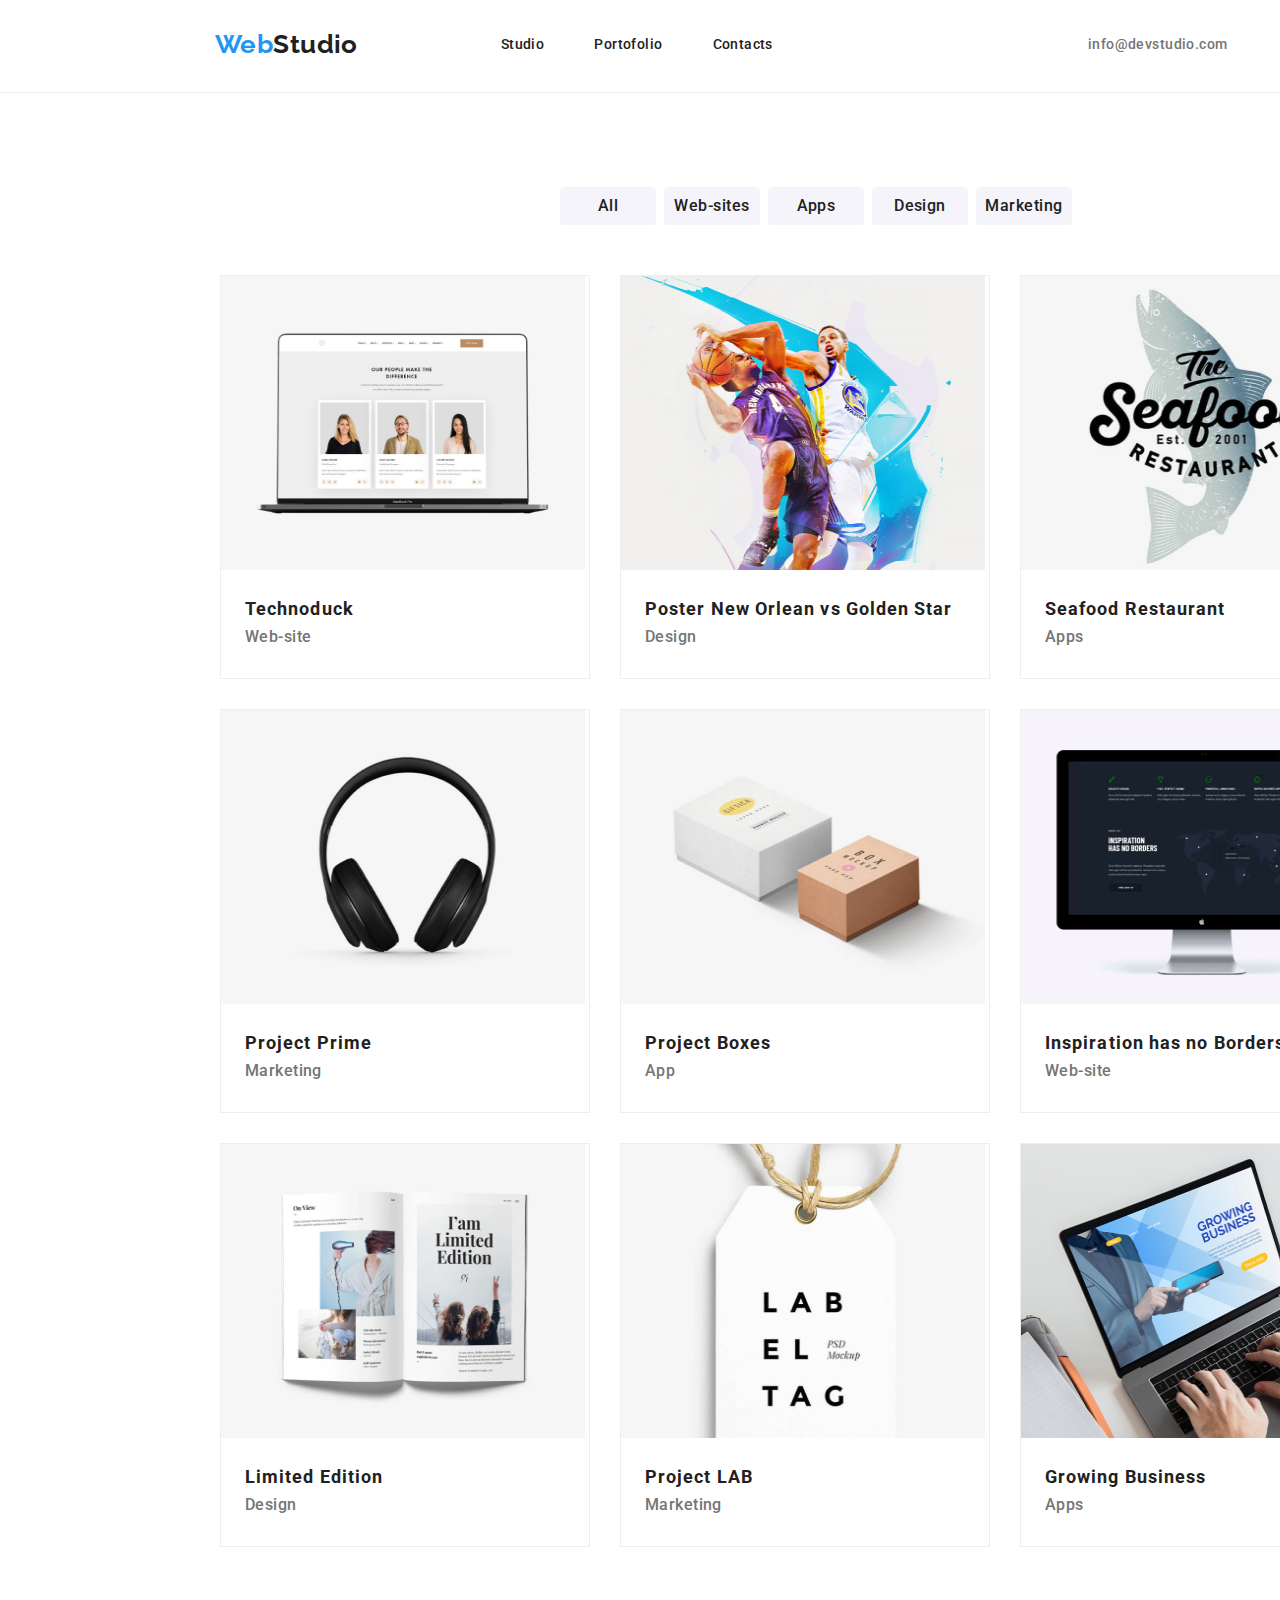
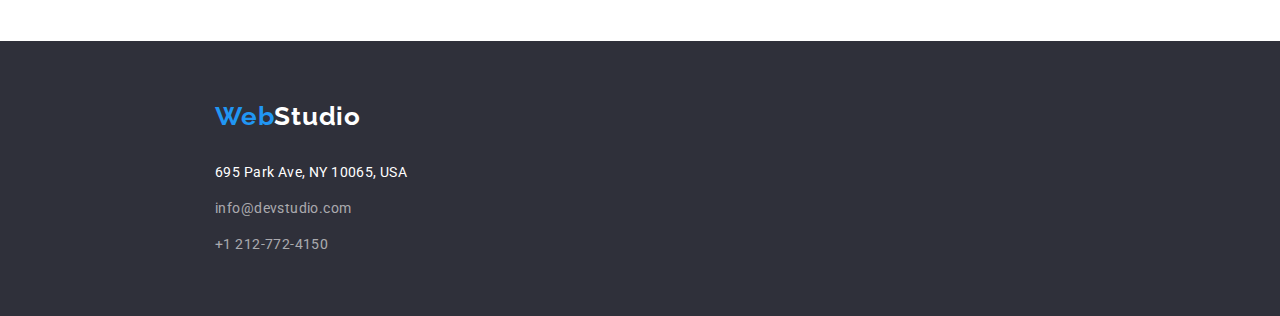
==== portofolio.html @ ba63d9e7 "modificari finale" ====
<!DOCTYPE html>
<html lang="en">
  <head>
    <meta charset="UTF-8" />
    <meta http-equiv="X-UA-Compatible" content="IE=edge" />
    <meta name="viewport" content="width=device-width, initial-scale=1.0" />
    <title>WebStudio</title>
    <link
      rel="stylesheet"
      href="https://cdnjs.cloudflare.com/ajax/libs/modern-normalize/1.0.0/modern-normalize.min.css"
    />
    <link rel="stylesheet" href="./css/styles.css" />
    <style>
      ul {
        list-style-type: none;
      }
      li {
        list-style-type: none;
      }
    </style>
  </head>
  <body>
    <header class="global-header">
      <div class="container">
        <nav class="main-navigation">
          <ul class="section-header">
            <li>
              <a class="logo" href="index.html"><span>Web</span>Studio</a>
            </li>
            <li><a href="index.html">Studio</a></li>
            <li>
              <a
                class="blue-element"
                href="portofolio.html"
                link="http://127.0.0.1:5500/portofolio.html"
                >Portofolio</a
              >
            </li>
            <li>
              <a href="contacts.html">Contacts</a>
            </li>
          </ul>

          <ul class="contact-section">
            <li>
              <a class="mail" href="mailto:info@devstudio.com"
                >info@devstudio.com</a
              >
            </li>
            <li>
              <a class="telephone" href="tel:12127724150">+1 212-772-4150</a>
            </li>
          </ul>
        </nav>
      </div>
    </header>
    <main>
      <section>
        <div class="container">
          <ul class="container-flex">
            <li>
              <button style="margin-right: 8px" type="button">All</button>
            </li>
            <li>
              <button style="margin-right: 8px" type="button">Web-sites</button>
            </li>
            <li>
              <button style="margin-right: 8px" type="button">Apps</button>
            </li>
            <li>
              <button style="margin-right: 8px" type="button">Design</button>
            </li>
            <li>
              <button style="margin-right: 8px" type="button">Marketing</button>
            </li>
          </ul>
        </div>
      </section>
      <section>
        <div class="container">
          <ul class="cards-portofolio">
            <li>
              <div class="card-portofolio">
                <img
                  class="project-images"
                  src="./images/cards.jpg"
                  alt="cards"
                />

                <h4 class="card-title-portofolio">Technoduck</h4>
                <p class="card-text-portofolio">Web-site</p>
              </div>
            </li>
            <li>
              <div class="card-portofolio">
                <img
                  class="project-images"
                  src="./images/basketball.jpg"
                  alt="basketball players"
                />

                <h4 class="card-title-portofolio">
                  Poster New Orlean vs Golden Star
                </h4>
                <p class="card-text-portofolio">Design</p>
              </div>
            </li>
            <li>
              <div class="card-portofolio">
                <img
                  class="project-images"
                  src="./images/seafood-restaurant.jpg"
                  alt="seafood restaurant"
                />

                <h4 class="card-title-portofolio">Seafood Restaurant</h4>
                <p class="card-text-portofolio">Apps</p>
              </div>
            </li>
            <li>
              <div class="card-portofolio">
                <img
                  class="project-images"
                  src="./images/headphones.jpg"
                  alt="headphones"
                />

                <h4 class="card-title-portofolio">Project Prime</h4>
                <p class="card-text-portofolio">Marketing</p>
              </div>
            </li>
            <li>
              <div class="card-portofolio">
                <img
                  class="project-images"
                  src="./images/boxes.jpg"
                  alt="boxes"
                />

                <h4 class="card-title-portofolio">Project Boxes</h4>
                <p class="card-text-portofolio">App</p>
              </div>
            </li>
            <li>
              <div class="card-portofolio">
                <img
                  class="project-images"
                  src="./images/computer.jpg"
                  alt="computer"
                />

                <h4 class="card-title-portofolio">
                  Inspiration has no Borders
                </h4>
                <p class="card-text-portofolio">Web-site</p>
              </div>
            </li>
            <li>
              <div class="card-portofolio">
                <img
                  class="project-images"
                  src="./images/magazine.jpg"
                  alt="magazines"
                />

                <h4 class="card-title-portofolio">Limited Edition</h4>
                <p class="card-text-portofolio">Design</p>
              </div>
            </li>
            <li>
              <div class="card-portofolio">
                <img
                  class="project-images"
                  src="./images/label.jpg"
                  alt="label"
                />

                <h4 class="card-title-portofolio">Project LAB</h4>
                <p class="card-text-portofolio">Marketing</p>
              </div>
            </li>
            <li>
              <div class="card-portofolio">
                <img
                  class="project-images"
                  src="./images/laptop2.jpg"
                  alt="laptop2"
                />

                <h4 class="card-title-portofolio">Growing Business</h4>
                <p class="card-text-portofolio">Apps</p>
              </div>
            </li>
          </ul>
        </div>
      </section>
    </main>
    <footer>
      <div class="container footer-container">
        <a class="footer-logo" href="index.html"><span>Web</span>Studio</a>
        <address class="footer-address">
          695 Park Ave, NY 10065, USA <br />
          <a class="footer-section" href="mailto:info@devstudio.com"
            >info@devstudio.com</a
          >
          <a class="footer-section" href="tel:12127724150">+1 212-772-4150</a>
        </address>
      </div>
    </footer>
  </body>
</html>
---- css/styles.css ----
@import url(https://fonts.googleapis.com/css2?family=Raleway:wght@700&family=Roboto:wght@400;500;700;900&display=swap);
:root {
  --link-color: #2196f3;
  --text-color: #ffffff;
  --heading-color: #212121;
  --alternative-color: #2f303a;
  --text-font-family: "Roboto", sans-serif;
  --logo-font-family: "Raleway", sans-serif;
}

.global-header {
  display: flex;
  border-bottom: 1px solid #ececec;
}

header,
body,
footer {
  width: 1600px;
}

*,
::after,
::before {
  box-sizing: border-box;
}

.container {
  width: 1600px;
  margin: auto;
}

.container-flex {
  display: flex;
  justify-content: center;
  margin-top: 94px;
  margin-bottom: 50px;
}

.section {
  padding-top: 94px;
  padding-bottom: 94px;
}

.section-header {
  display: flex;
  margin-right: 385px;
  font-weight: 500;
  margin-top: 32px;
  margin-bottom: 32px;
}

.header-elements {
  margin-top: 32px;
  margin-bottom: 32px;
}

.mail {
  font-family: "Roboto";
  font-style: normal;
  font-weight: 500;
  font-size: 14px;
  color: #757575;
  margin-left: -160px;
}

.telephone {
  font-family: "Roboto";
  font-style: normal;
  font-weight: 500;
  font-size: 14px;
  color: #757575;
}

.section-header li {
  margin-right: 50px;
}

.main-navigation {
  display: flex;
}

.contact-section {
  display: flex;
  font-size: 14px;
  margin-top: 32px;
  margin-bottom: 32px;
}

.contact-section li {
  margin-right: 40px;
}

.logo {
  color: var(--heading-color);
  font-family: var(--logo-font-family);
  font-weight: 700;
  font-size: 26px;
  margin-right: 93px;
  margin-top: 24px;
  margin-bottom: 25px;
  margin-left: 175px;
}

span {
  color: var(--link-color);
}

.section-items {
  display: flex;
  justify-content: center;
  align-items: center;
  padding-left: 40px;
}

.item {
  margin-right: 30px;
}

.item-title {
  font-family: "Roboto";
  font-style: normal;
  font-weight: 700;
  font-size: 14px;
  letter-spacing: 0.03em;
  text-transform: uppercase;
}

.item-text {
  font-family: "Roboto";
  font-style: normal;
  font-weight: 400;
  font-size: 14px;
  letter-spacing: 0.03em;
  width: 270px;
  height: 75px;
}

.section-pictures {
  display: flex;
  justify-content: center;
  align-items: center;
  margin-top: 50px;
  padding-left: 30px;
}

.section-pictures li {
  margin-right: 30px;
}

.main-section-title {
  text-align: center;
  font-weight: 700;
  font-size: 36px;
  letter-spacing: 0.03em;
  margin-top: 94px;
}

.section-team {
  background-color: #f5f4fa;
}

.hero-section {
  background-color: var(--alternative-color);
  font-family: var(--text-font-family);
  font-style: normal;
  color: var(--text-color);
  margin: 0;
  height: 600px;
}

.header-title {
  display: flex;
  justify-content: center;
  font-weight: 900;
  font-size: 44px;
  line-height: 60px;
  text-align: center;
  letter-spacing: 0.06em;
  text-transform: uppercase;
  margin: 106px 452px 0px 452px;
}

.btn {
  font-family: var(--text-font-family);
  background-color: var(--link-color);
  color: var(--text-color);
  font-size: 16px;
  font-weight: 700;
  cursor: pointer;
  box-shadow: 0px 4px 4px rgba(0, 0, 0, 0.15);
  border-radius: 4px;
  width: 200px;
  height: 50px;
  margin: 40px auto 210px 700px;
}
body {
  font-family: var(--text-font-family);
  font-weight: 500;
  font-size: 14px;
  line-height: 24px;
  color: #757575;
  letter-spacing: 0.03em;
}

.team-title {
  padding-bottom: 50px;
  margin: 0;
}

.card {
  background-color: white;
  box-shadow: 0px 1px 3px rgba(0, 0, 0, 0.12), 0px 1px 1px rgba(0, 0, 0, 0.14),
    0px 2px 1px rgba(0, 0, 0, 0.2);
  border-radius: 0px 0px 4px 4px;
  margin-right: 30px;
  margin-bottom: 94px;
}

.card-portofolio {
  background: #ffffff;
  border: 1px solid #eeeeee;
  width: 370px;
  height: 404px;
  margin-right: 30px;
  margin-bottom: 30px;
}

.project-images {
  width: 364px;
  height: 294px;
  left: 615px;
  top: 262px;
}
.card-title {
  display: flex;
  justify-content: center;
  margin-top: 30px;
  margin-bottom: 0;
  font-size: 16px;
  letter-spacing: 0.03em;
  font-weight: 500;
}

.card-title-portofolio {
  font-family: "Roboto";
  font-style: normal;
  font-weight: 700;
  font-size: 18px;
  letter-spacing: 0.06em;
  color: #212121;
  margin: 20px 24px 4px;
}

.card-text {
  display: flex;
  justify-content: center;
  padding-bottom: 30px;
  margin-top: 10px;
  font-size: 16px;
  letter-spacing: 0.03em;
  font-weight: 400;
}

.card-text-portofolio {
  margin-bottom: 20px;
  font-size: 16px;
  margin-top: 0;
  margin-left: 24px;
  margin-right: 24px;
}

.cards {
  display: flex;
  justify-content: center;
  margin: 0;
}

.cards-portofolio {
  display: flex;
  justify-content: center;
  flex-wrap: wrap;
  margin-bottom: 64px;
}

h2 {
  color: #212121;
  font: "Roboto";
  font-weight: 700;
  letter-spacing: 0.03em;
  font-size: 36px;
}

h4 {
  font-size: 18px;
  letter-spacing: 0.06em;
  color: var(--heading-color);
}

a {
  color: var(--heading-color);
  text-decoration: none;
}

a:hover {
  color: var(--link-color);
}

.footer-container {
  background-color: var(--alternative-color);
  color: var(--text-color);
  font-family: var(--text-font-family);
  font-style: normal;
}
footer {
  background-color: var(--alternative-color);
}
.footer-logo {
  color: var(--text-color);
  font-family: var(--logo-font-family);
  font-size: 26px;
  font-weight: 700;
  line-height: 31px;
  letter-spacing: 0.03em;
  margin-left: 215px;
  display: flex;
  padding-top: 60px;
  padding-bottom: 28px;
}

.address:focus {
  color: var(--link-color);
}

.footer-address {
  margin-left: 215px;
  font-family: "Roboto";
  font-style: normal;
  font-weight: 400;
  padding-bottom: 60px;
}

.footer-section {
  font-family: var(--text-font-family);
  font-style: normal;
  font-size: 14px;
  font-weight: 400;
  letter-spacing: 0.03em;
  color: rgba(255, 255, 255, 0.6);
  display: flex;
  margin-top: 12px;
}

.vector {
  padding-left: 40px;
}

button li {
  margin-right: 8px;
}

button {
  cursor: pointer;
  width: 96px;
  height: 38px;
  font-family: "Roboto";
  font-style: normal;
  font-weight: 500;
  font-size: 16px;
  text-align: center;
  letter-spacing: 0.03em;
  border: 0;
  color: #212121;
  background: #f5f4fa;
  border-radius: 4px;
}

.team-pictures {
  width: 270px;
  height: 260px;
}
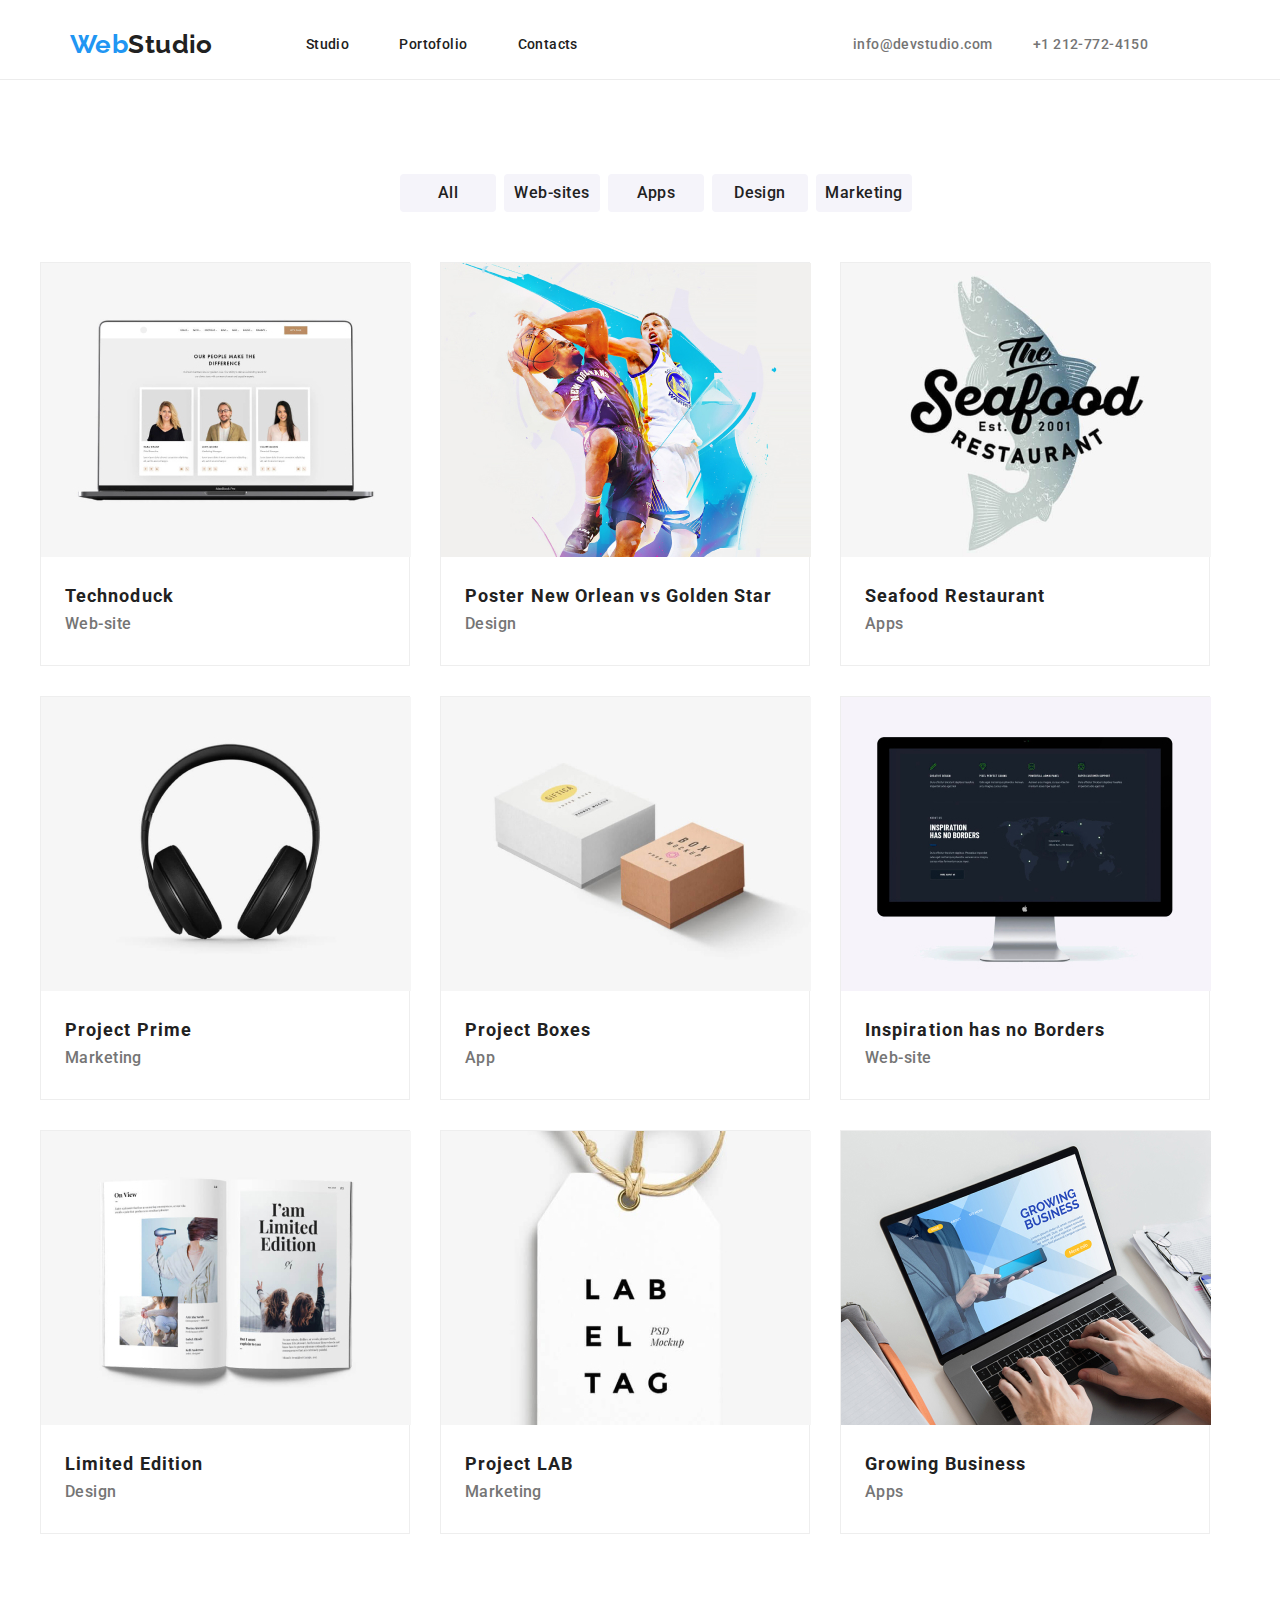
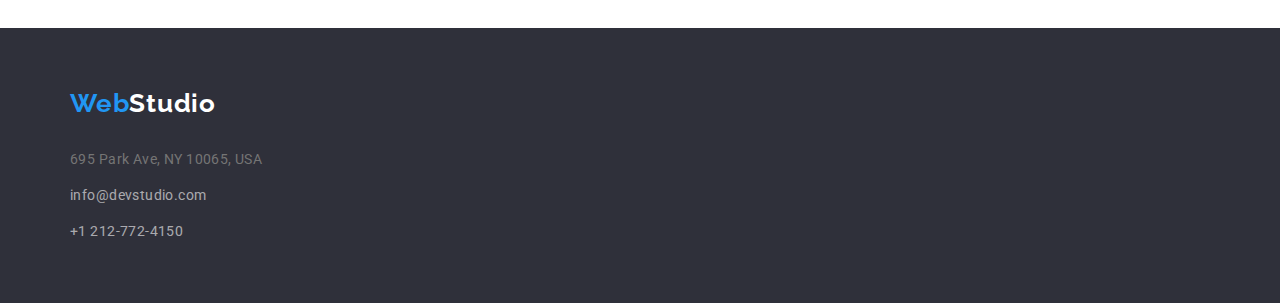
==== commit 746a00df: "final !" ====
--- a/portofolio.html
+++ b/portofolio.html
@@ -23,34 +23,36 @@
     <header class="global-header">
       <div class="container">
         <nav class="main-navigation">
-          <ul class="section-header">
-            <li>
-              <a class="logo" href="index.html"><span>Web</span>Studio</a>
-            </li>
-            <li><a href="index.html">Studio</a></li>
-            <li>
-              <a
-                class="blue-element"
-                href="portofolio.html"
-                link="http://127.0.0.1:5500/portofolio.html"
-                >Portofolio</a
-              >
-            </li>
-            <li>
-              <a href="contacts.html">Contacts</a>
-            </li>
-          </ul>
-
-          <ul class="contact-section">
-            <li>
-              <a class="mail" href="mailto:info@devstudio.com"
-                >info@devstudio.com</a
-              >
-            </li>
-            <li>
-              <a class="telephone" href="tel:12127724150">+1 212-772-4150</a>
-            </li>
-          </ul>
+          <div>
+            <ul class="section-header">
+              <li>
+                <a class="logo" href="index.html"><span>Web</span>Studio</a>
+              </li>
+              <li><a href="index.html">Studio</a></li>
+              <li>
+                <a
+                  href="portofolio.html"
+                  link="http://127.0.0.1:5500/portofolio.html"
+                  >Portofolio</a
+                >
+              </li>
+              <li>
+                <a href="contacts.html">Contacts</a>
+              </li>
+            </ul>
+          </div>
+          <div>
+            <ul class="contact-section">
+              <li>
+                <a class="mail" href="mailto:info@devstudio.com"
+                  >info@devstudio.com</a
+                >
+              </li>
+              <li>
+                <a class="telephone" href="tel:12127724150">+1 212-772-4150</a>
+              </li>
+            </ul>
+          </div>
         </nav>
       </div>
     </header>
@@ -196,7 +198,7 @@
       </section>
     </main>
     <footer>
-      <div class="container footer-container">
+      <div class="container">
         <a class="footer-logo" href="index.html"><span>Web</span>Studio</a>
         <address class="footer-address">
           695 Park Ave, NY 10065, USA <br />
--- a/css/styles.css
+++ b/css/styles.css
@@ -11,12 +11,7 @@
 .global-header {
   display: flex;
   border-bottom: 1px solid #ececec;
-}
-
-header,
-body,
-footer {
-  width: 1600px;
+  height: 80px;
 }
 
 *,
@@ -26,7 +21,7 @@
 }
 
 .container {
-  width: 1600px;
+  width: 1200px;
   margin: auto;
 }
 
@@ -48,47 +43,41 @@
   font-weight: 500;
   margin-top: 32px;
   margin-bottom: 32px;
-}
-
-.header-elements {
+  padding-inline-start: 0;
+}
+
+.mail {
+  font-family: "Roboto";
+  font-style: normal;
+  font-weight: 500;
+  font-size: 14px;
+  color: #757575;
+  margin-left: -160px;
+}
+
+.telephone {
+  font-family: "Roboto";
+  font-style: normal;
+  font-weight: 500;
+  font-size: 14px;
+  color: #757575;
+  margin-left: 20px;
+}
+
+.section-header li + li {
+  margin-right: 50px;
+}
+
+.main-navigation {
+  display: flex;
+}
+
+.contact-section {
+  display: flex;
+  font-size: 14px;
   margin-top: 32px;
   margin-bottom: 32px;
-}
-
-.mail {
-  font-family: "Roboto";
-  font-style: normal;
-  font-weight: 500;
-  font-size: 14px;
-  color: #757575;
-  margin-left: -160px;
-}
-
-.telephone {
-  font-family: "Roboto";
-  font-style: normal;
-  font-weight: 500;
-  font-size: 14px;
-  color: #757575;
-}
-
-.section-header li {
-  margin-right: 50px;
-}
-
-.main-navigation {
-  display: flex;
-}
-
-.contact-section {
-  display: flex;
-  font-size: 14px;
-  margin-top: 32px;
-  margin-bottom: 32px;
-}
-
-.contact-section li {
-  margin-right: 40px;
+  padding-inline-start: 0;
 }
 
 .logo {
@@ -99,7 +88,7 @@
   margin-right: 93px;
   margin-top: 24px;
   margin-bottom: 25px;
-  margin-left: 175px;
+  margin-left: 30px;
 }
 
 span {
@@ -178,7 +167,7 @@
   text-align: center;
   letter-spacing: 0.06em;
   text-transform: uppercase;
-  margin: 106px 452px 0px 452px;
+  margin: 106px 252px 0px 252px;
 }
 
 .btn {
@@ -192,7 +181,7 @@
   border-radius: 4px;
   width: 200px;
   height: 50px;
-  margin: 40px auto 210px 700px;
+  margin: 40px 500px 210px 500px;
 }
 body {
   font-family: var(--text-font-family);
@@ -227,7 +216,7 @@
 }
 
 .project-images {
-  width: 364px;
+  width: 370px;
   height: 294px;
   left: 615px;
   top: 262px;
@@ -281,6 +270,7 @@
   justify-content: center;
   flex-wrap: wrap;
   margin-bottom: 64px;
+  padding-left: 0;
 }
 
 h2 {
@@ -306,12 +296,6 @@
   color: var(--link-color);
 }
 
-.footer-container {
-  background-color: var(--alternative-color);
-  color: var(--text-color);
-  font-family: var(--text-font-family);
-  font-style: normal;
-}
 footer {
   background-color: var(--alternative-color);
 }
@@ -322,7 +306,8 @@
   font-weight: 700;
   line-height: 31px;
   letter-spacing: 0.03em;
-  margin-left: 215px;
+  margin-left: 30px;
+
   display: flex;
   padding-top: 60px;
   padding-bottom: 28px;
@@ -338,6 +323,7 @@
   font-style: normal;
   font-weight: 400;
   padding-bottom: 60px;
+  margin-left: 30px;
 }
 
 .footer-section {
@@ -349,10 +335,6 @@
   color: rgba(255, 255, 255, 0.6);
   display: flex;
   margin-top: 12px;
-}
-
-.vector {
-  padding-left: 40px;
 }
 
 button li {
